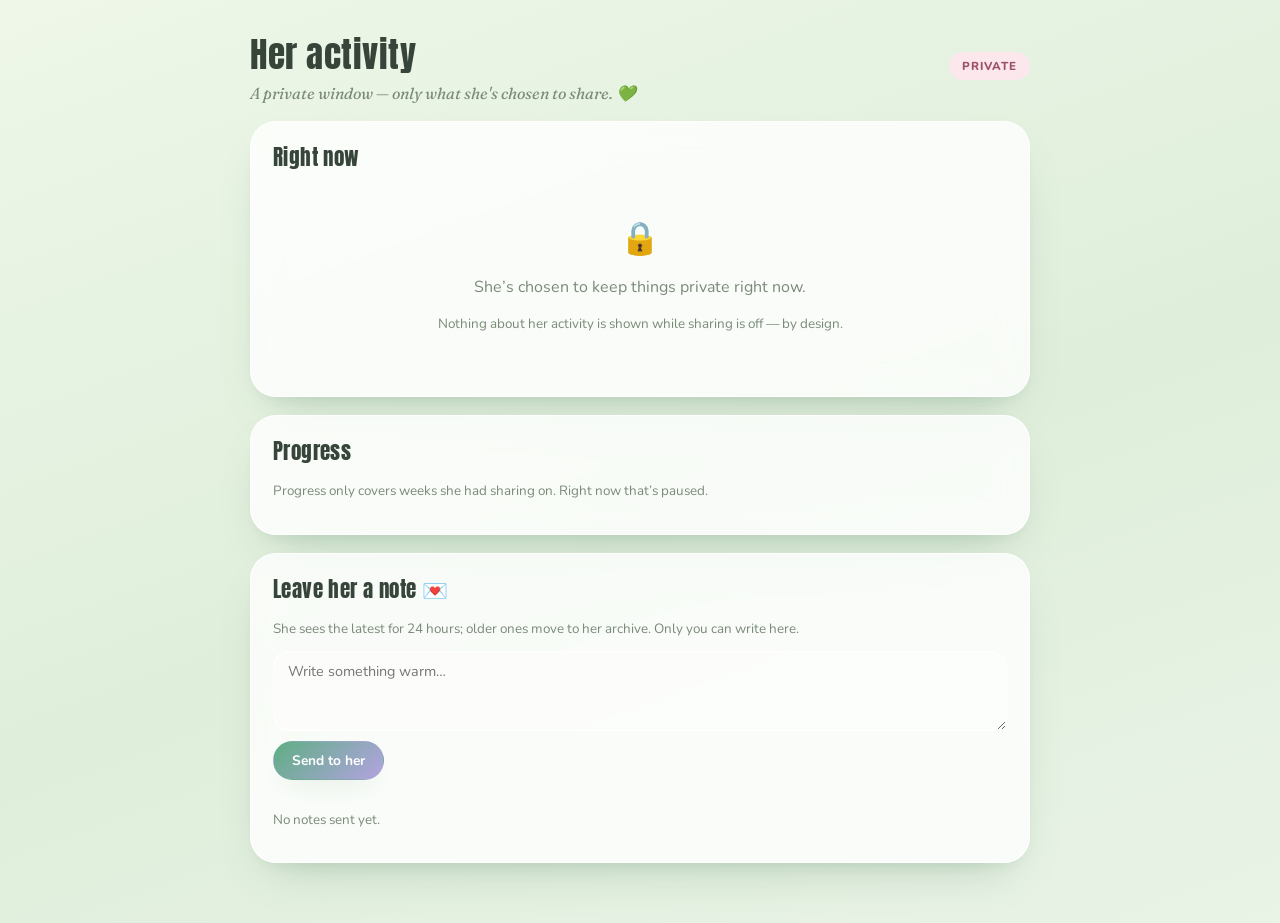
==== panel.html @ 5e658191 "Tala's Study Corner" ====
<!DOCTYPE html>
<html lang="en" data-theme="light">
<head>
  <meta charset="UTF-8" />
  <meta name="viewport" content="width=device-width, initial-scale=1.0" />
  <title>Private Panel · Tala's Study Corner</title>
  <meta name="robots" content="noindex, nofollow" />
  <link rel="preconnect" href="https://fonts.googleapis.com" />
  <link rel="preconnect" href="https://fonts.gstatic.com" crossorigin />
  <link href="https://fonts.googleapis.com/css2?family=Anton&family=Nunito:ital,wght@0,400;0,600;0,700;0,800;1,400&family=Fraunces:ital,opsz,wght@1,9..144,400&display=swap" rel="stylesheet" />
  <link rel="stylesheet" href="styles.css" />
  <style>
    html, body { height: auto; overflow: auto; }
    .panel-wrap { max-width: 860px; margin: 0 auto; padding: 28px clamp(16px,4vw,40px) 60px; }
    .panel-top { display: flex; align-items: center; justify-content: space-between; gap: 14px; margin-bottom: 18px; flex-wrap: wrap; }
    .panel-top h1 { font-family: var(--display); font-weight: 400; letter-spacing: 0.5px; font-size: clamp(1.6rem,4vw,2.2rem); margin: 0; }
    .panel-sub { color: var(--ink-soft); font-family: "Fraunces", serif; font-style: italic; margin: 2px 0 0; }
    .stack { display: flex; flex-direction: column; gap: 18px; }
    .panel-card { background: var(--card); backdrop-filter: blur(14px); border: 1px solid var(--card-brd);
      border-radius: var(--radius); box-shadow: var(--shadow); padding: 20px 22px; }
    .panel-card h2 { font-family: var(--display); font-weight: 400; letter-spacing: 0.4px; font-size: 1.3rem; margin: 0 0 14px; }
    .kv { display: flex; gap: 10px; align-items: baseline; padding: 7px 0; border-bottom: 1px solid var(--card-brd); }
    .kv:last-child { border-bottom: none; }
    .kv__k { width: 130px; flex: 0 0 auto; color: var(--ink-soft); font-size: 0.86rem; }
    .kv__v { font-weight: 700; }
    .dot-live { display: inline-block; width: 9px; height: 9px; border-radius: 50%; background: var(--accent); margin-right: 6px; }
    .dot-off  { display: inline-block; width: 9px; height: 9px; border-radius: 50%; background: var(--ink-soft); margin-right: 6px; opacity: .5; }
    .ro-list { list-style: none; margin: 0; padding: 0; display: flex; flex-direction: column; gap: 6px; }
    .ro-list li { padding: 8px 12px; border-radius: 12px; background: color-mix(in srgb,var(--card) 50%,transparent); border: 1px solid var(--card-brd); font-size: 0.9rem; }
    .ro-list li.done { color: var(--ink-soft); text-decoration: line-through; }
    .ro-pad { white-space: pre-wrap; font-size: 0.92rem; line-height: 1.55; padding: 12px; border-radius: 14px;
      background: color-mix(in srgb,var(--card) 50%,transparent); border: 1px solid var(--card-brd); min-height: 40px; }
    .wk-table { width: 100%; border-collapse: collapse; font-size: 0.88rem; }
    .wk-table th, .wk-table td { text-align: left; padding: 8px 10px; border-bottom: 1px solid var(--card-brd); }
    .wk-table th { color: var(--ink-soft); font-weight: 700; }
    .wk-gap td { color: var(--ink-soft); font-style: italic; }
    .private-note { text-align: center; padding: 30px 16px; color: var(--ink-soft); }
    .private-note .big { font-size: 2rem; }
    .muted2 { color: var(--ink-soft); font-size: 0.84rem; }
    .send-row { display: flex; flex-direction: column; gap: 10px; }
    .send-row textarea { width: 100%; min-height: 80px; border-radius: 16px; }
    .sent-note { display: flex; gap: 10px; align-items: flex-start; padding: 10px 12px; border-radius: 14px;
      background: color-mix(in srgb,var(--accent) 10%,var(--card)); border: 1px solid var(--card-brd); }
    .sent-note p { margin: 0 0 4px; flex: 1; }
    .sent-note time { font-size: 0.72rem; color: var(--ink-soft); }
    .gate { position: fixed; inset: 0; z-index: 90; display: grid; place-items: center; padding: 20px;
      background: linear-gradient(160deg,#eef7e8,#dfeedb); }
    .gate__box { background: var(--card); border: 1px solid var(--card-brd); border-radius: 24px; box-shadow: var(--shadow);
      padding: 28px; width: min(360px,100%); text-align: center; }
    .gate__box input { width: 100%; margin: 14px 0; text-align: center; }
    .badge-consent { font-size: 0.72rem; font-weight: 800; text-transform: uppercase; letter-spacing: .09em;
      padding: 6px 13px; border-radius: 999px; }
    .badge-yes { background: color-mix(in srgb,var(--accent) 24%,#fff); color: #2f6b48; }
    .badge-no  { background: color-mix(in srgb,var(--accent-2) 24%,#fff); color: #9c4f68; }
  </style>
</head>
<body>

  <div id="gate" class="gate" hidden>
    <div class="gate__box">
      <h2 style="font-family:var(--display);font-weight:400;margin:0;">Private panel 🔒</h2>
      <p class="muted2">Enter the passcode to continue.</p>
      <input id="gateInput" type="password" placeholder="Passcode" />
      <button id="gateBtn" class="btn btn--soft">Open</button>
      <p id="gateErr" class="muted2" style="color:var(--accent-2);" hidden>Not quite — try again.</p>
    </div>
  </div>

  <main class="panel-wrap" id="panelMain" hidden>
    <div class="panel-top">
      <div>
        <h1>Her activity</h1>
        <p class="panel-sub">A private window — only what she's chosen to share. 💚</p>
      </div>
      <span id="consentBadge" class="badge-consent badge-no">Private</span>
    </div>

    <div class="stack">

      <!-- §6 activity (consent-gated) -->
      <section class="panel-card" id="activityCard">
        <h2>Right now</h2>
        <div id="activityBody"></div>
      </section>

      <section class="panel-card" id="progressCard">
        <h2>Progress</h2>
        <div id="progressBody"></div>
      </section>

      <!-- §5 write a note to her -->
      <section class="panel-card">
        <h2>Leave her a note 💌</h2>
        <p class="muted2" style="margin-top:0;">She sees the latest for 24 hours; older ones move to her archive. Only you can write here.</p>
        <div class="send-row">
          <textarea id="noteInput" placeholder="Write something warm…"></textarea>
          <div><button id="noteSend" class="btn btn--soft">Send to her</button></div>
        </div>
        <div id="sentNotes" style="margin-top:16px; display:flex; flex-direction:column; gap:10px;"></div>
      </section>

    </div>
  </main>

  <script src="config.js"></script>
  <script src="js/store.js"></script>
  <script src="js/panel.js"></script>
</body>
</html>
---- styles.css ----
/* =====================================================================
   Tala's Study Corner — garden edition
   Main view is a calm garden (no scroll). Tools live in a slide-out drawer.
   ===================================================================== */

:root {
  --card: rgba(255, 255, 255, 0.78);
  --card-brd: rgba(255, 255, 255, 0.92);
  --ink: #36443a;
  --ink-soft: #7a8a78;
  --accent: #5fae84;       /* leaf green */
  --accent-2: #ef9ab1;     /* blossom pink */
  --accent-3: #b3a3e0;     /* wisteria */
  --shadow: 0 22px 48px -24px rgba(60, 110, 80, 0.34), 0 8px 20px -12px rgba(60, 110, 80, 0.16);
  --shadow-sm: 0 12px 26px -16px rgba(60, 110, 80, 0.30);
  --radius: 26px;
  --ring-track: rgba(90, 130, 100, 0.14);
  --display: "Anton", "Nunito", sans-serif;
  --scene: linear-gradient(160deg, #eef7e8 0%, #dfeedb 55%, #e9f3e6 100%);
  --grass: #bfe0a6;
  --grass-2: #a6d38c;
}
[data-theme="dark"] {
  --card: rgba(34, 44, 37, 0.66);
  --card-brd: rgba(255, 255, 255, 0.08);
  --ink: #e7f0e6;
  --ink-soft: #9fb09c;
  --accent: #7fc69b;
  --accent-2: #f0a5be;
  --accent-3: #c6b6ee;
  --shadow: 0 24px 52px -24px rgba(0, 0, 0, 0.6), 0 8px 22px -12px rgba(0, 0, 0, 0.4);
  --shadow-sm: 0 14px 30px -16px rgba(0, 0, 0, 0.55);
  --ring-track: rgba(255, 255, 255, 0.1);
  --grass: #2c4a32;
  --grass-2: #243d2a;
}

* { box-sizing: border-box; }
[hidden] { display: none !important; }
html, body { margin: 0; padding: 0; height: 100%; overflow: hidden; }
body {
  font-family: "Nunito", system-ui, -apple-system, sans-serif; color: var(--ink);
  background: var(--scene); transition: background 0.8s ease, color 0.4s ease;
  -webkit-font-smoothing: antialiased;
}

/* ===================== GARDEN SCENE ===================== */
.garden { position: relative; width: 100vw; height: 100vh; height: 100dvh; overflow: hidden; }

.sky { position: absolute; inset: 0; overflow: hidden; pointer-events: none; }
.ground { position: absolute; left: -5%; right: -5%; bottom: 0; height: 30%;
  background: linear-gradient(180deg, var(--grass) 0%, var(--grass-2) 100%);
  border-radius: 50% 50% 0 0 / 18% 18% 0 0; box-shadow: 0 -10px 30px -20px rgba(0,0,0,.2); }

.sun { position: absolute; top: 7%; left: 8%; width: 84px; height: 84px; border-radius: 50%;
  background: radial-gradient(circle at 40% 38%, #fbe48a, #f6c95e);
  box-shadow: 0 0 50px 12px rgba(246, 201, 94, 0.45); animation: sunPulse 7s ease-in-out infinite; }
[data-theme="dark"] .sun { background: radial-gradient(circle at 40% 38%, #fdf6e3, #e9e6c4); box-shadow: 0 0 40px 8px rgba(240,240,210,.3); top: 8%; left: 80%; }

.cloud { position: absolute; height: 34px; background: rgba(255,255,255,0.92); border-radius: 999px;
  filter: blur(0.3px); box-shadow: 0 8px 20px -10px rgba(120,140,120,.4); }
.cloud::before, .cloud::after { content: ""; position: absolute; background: inherit; border-radius: 50%; }
.cloud::before { width: 46px; height: 46px; top: -20px; left: 14px; }
.cloud::after { width: 32px; height: 32px; top: -14px; right: 18px; }
.cloud--1 { width: 110px; top: 14%; left: -16%; animation: drift 46s linear infinite; }
.cloud--2 { width: 80px; top: 9%; left: -16%; animation: drift 64s linear infinite; animation-delay: -20s; opacity: .85; }
.cloud--3 { width: 95px; top: 22%; left: -16%; animation: drift 54s linear infinite; animation-delay: -38s; opacity: .8; }
[data-theme="dark"] .cloud { background: rgba(220,225,235,0.18); }

.bird-amb { position: absolute; width: 16px; height: 8px; }
.bird-amb::before, .bird-amb::after { content: ""; position: absolute; top: 0; width: 9px; height: 9px;
  border-top: 2px solid var(--ink-soft); border-radius: 50%; }
.bird-amb::before { left: 0; transform: rotate(20deg); } .bird-amb::after { right: 0; transform: rotate(-20deg); }
.bird-amb--1 { top: 18%; left: -6%; animation: flyAcross 28s linear infinite; }
.bird-amb--2 { top: 26%; left: -6%; animation: flyAcross 38s linear infinite; animation-delay: -14s; transform: scale(.8); }

.leaf { position: absolute; top: -5%; width: 12px; height: 8px; background: var(--accent);
  border-radius: 0 80% 0 80%; opacity: .7; }
.leaf--1 { left: 30%; animation: fall 12s linear infinite; }
.leaf--2 { left: 58%; background: var(--accent-2); animation: fall 16s linear infinite; animation-delay: -6s; }
.leaf--3 { left: 74%; animation: fall 14s linear infinite; animation-delay: -10s; }

.tree { position: absolute; bottom: 16%; width: 70px; height: 150px; }
.tree::before { content: ""; position: absolute; bottom: 0; left: 50%; width: 12px; height: 64px; transform: translateX(-50%); background: #9c7b53; border-radius: 6px; }
.tree::after { content: ""; position: absolute; top: 0; left: 50%; width: 96px; height: 96px; transform: translateX(-50%);
  background: radial-gradient(circle at 40% 38%, var(--accent), color-mix(in srgb, var(--accent) 70%, #3b6d2f)); border-radius: 50%; box-shadow: var(--shadow-sm); }
.tree--left { left: 2%; bottom: 14%; transform: scale(1.1); }
.tree--right { right: 2%; bottom: 17%; transform: scale(.92); }

/* reduce ambient motion preference */
@media (prefers-reduced-motion: reduce) {
  .cloud, .bird-amb, .leaf, .sun { animation: none !important; }
}

/* ----- To-do signboard (left) ----- */
.signboard { position: absolute; left: clamp(12px, 5vw, 70px); bottom: 20%; z-index: 6;
  width: clamp(230px, 24vw, 300px); animation: rise 0.7s ease both; }
.signboard__board { background: var(--card); backdrop-filter: blur(12px); border: 1px solid var(--card-brd);
  border-radius: 22px; box-shadow: var(--shadow); padding: 16px 18px; border-bottom: 5px solid color-mix(in srgb, var(--accent) 50%, var(--card-brd)); }
.signboard__post { width: 12px; height: clamp(40px, 9vh, 90px); margin: 0 auto; background: #9c7b53;
  border-radius: 0 0 4px 4px; box-shadow: var(--shadow-sm); }
.signboard__head { display: flex; align-items: center; justify-content: space-between; margin-bottom: 10px; }
.signboard__head h2 { font-family: var(--display); font-weight: 400; letter-spacing: 0.4px; font-size: 1.3rem; margin: 0; }
.signboard__hint { margin: 8px 0 0; }
.todo-list { max-height: clamp(120px, 26vh, 240px); }

/* ----- Plant (center) ----- */
.plant-bed { position: absolute; left: 50%; bottom: 11%; transform: translateX(-50%); z-index: 5; text-align: center; animation: fadeIn 0.7s ease 0.1s both; }
.plant { display: inline-block; transform-origin: 50% 100%; }
.plant.is-grown { animation: growPop 0.7s cubic-bezier(.2,1.4,.3,1); }
.plant-svg { width: clamp(200px, 34vh, 360px); height: auto; display: block; overflow: visible; }
.pl-stem { fill: none; stroke: color-mix(in srgb, var(--accent) 65%, #2f6b3a); stroke-width: 7; stroke-linecap: round; }
.pl-leaf { fill: var(--accent); transition: all 0.5s ease; }
.pl-vein { stroke: color-mix(in srgb, #2f6b3a 55%, var(--accent)); stroke-width: 1.4; opacity: 0.5; }
.pl-bud { fill: color-mix(in srgb, var(--accent-2) 55%, var(--accent)); }
.pl-flower ellipse { fill: var(--accent-2); }
.pl-flower .pl-flower-core { fill: #f6d36a; }
.soil { width: clamp(150px, 22vh, 240px); height: 30px; margin: -10px auto 0; border-radius: 0 0 50% 50% / 0 0 100% 100%;
  background: linear-gradient(180deg, #b07b4f, #8a5e38); box-shadow: var(--shadow-sm); }
.plant-msg { margin: 10px auto 0; max-width: 240px; font-family: "Fraunces", serif; font-style: italic; color: var(--ink-soft); font-size: 0.92rem; }

/* ----- Basket (right) ----- */
.basket { position: absolute; right: clamp(14px, 6vw, 80px); bottom: 15%; z-index: 6;
  background: none; border: none; cursor: pointer; padding: 0; display: flex; flex-direction: column; align-items: center; gap: 8px;
  animation: rise 0.7s ease 0.2s both; transition: transform 0.25s; }
.basket:hover { transform: translateY(-4px) scale(1.04); }
/* woven handle (behind the rim) */
.basket::before { content: ""; position: absolute; top: -24px; left: 50%; transform: translateX(-50%);
  width: 60px; height: 36px; border: 8px solid #93611f; border-bottom: none; border-radius: 50% 50% 0 0; box-sizing: border-box; }
/* rim */
.basket__lid { position: relative; z-index: 2; width: 106px; height: 18px; border-radius: 7px; border: 1px solid #6e4715;
  background: #b07a32; background-image: repeating-linear-gradient(90deg, rgba(0,0,0,.22) 0 3px, rgba(255,255,255,.10) 3px 9px);
  box-shadow: 0 6px 12px -6px rgba(60,40,20,.5), inset 0 -3px 4px rgba(0,0,0,.25); }
/* woven body (trapezoid) */
.basket__body { position: relative; z-index: 1; width: 98px; height: 64px; margin-top: -3px; background: #9c6a30;
  clip-path: polygon(7% 0, 93% 0, 81% 100%, 19% 100%);
  background-image:
    repeating-linear-gradient(90deg, rgba(0,0,0,.18) 0 4px, transparent 4px 12px),
    repeating-linear-gradient(0deg, rgba(255,255,255,.12) 0 4px, transparent 4px 12px),
    linear-gradient(180deg, #a8722f, #835422);
  filter: drop-shadow(0 12px 14px rgba(60,40,20,.4)); }
.basket__label { font-weight: 800; font-size: 0.82rem; color: var(--ink); }
.basket__badge { position: absolute; top: -8px; right: -4px; z-index: 3; min-width: 22px; height: 22px; padding: 0 6px;
  background: var(--accent-2); color: #fff; border-radius: 999px; font-size: 0.74rem; font-weight: 800;
  display: grid; place-items: center; box-shadow: var(--shadow-sm); }
.basket.has-unread .basket__lid { animation: nudgeLid 1.6s ease-in-out infinite; }

/* ----- Signpost menu trigger (bottom-left) ----- */
.signpost { position: absolute; left: clamp(12px, 3vw, 34px); bottom: clamp(14px, 3vh, 34px); z-index: 7;
  background: none; border: none; cursor: pointer; padding: 0; display: flex; flex-direction: column; align-items: center;
  transition: transform 0.25s; }
.signpost:hover { transform: translateY(-3px) rotate(-2deg); }
.signpost__sign { background: linear-gradient(135deg, var(--accent), var(--accent-3)); color: #fff; font-weight: 800;
  text-transform: uppercase; letter-spacing: 0.12em; font-size: 0.74rem; padding: 9px 16px; border-radius: 10px; box-shadow: var(--shadow);
  position: relative; }
.signpost__sign::after { content: ""; position: absolute; left: -7px; top: 50%; transform: translateY(-50%);
  border: 7px solid transparent; border-right-color: var(--accent); }
.signpost__pole { width: 10px; height: clamp(26px, 5vh, 46px); background: #9c7b53; border-radius: 0 0 3px 3px; }

/* ----- New-note banner ----- */
.note-banner { position: absolute; top: 18px; left: 50%; transform: translateX(-50%) translateY(-16px); z-index: 30;
  display: flex; align-items: center; gap: 12px; background: var(--card); backdrop-filter: blur(14px);
  border: 1px solid var(--card-brd); border-radius: 999px; box-shadow: var(--shadow); padding: 8px 8px 8px 18px;
  font-weight: 700; font-size: 0.9rem; opacity: 0; transition: opacity 0.35s, transform 0.35s; }
.note-banner.is-in { opacity: 1; transform: translateX(-50%) translateY(0); }

/* ----- Delivery bird ----- */
.delivery-bird { position: absolute; left: -14%; top: 18%; z-index: 25; font-size: clamp(2.8rem, 6vw, 4.2rem);
  pointer-events: none; filter: drop-shadow(0 10px 12px rgba(0,0,0,.18)); }
.delivery-bird__body { display: inline-block; }
.delivery-bird__note { position: absolute; bottom: -2px; right: -12px; font-size: 0.48em; }
.delivery-bird.is-flying { animation: deliver 3.4s cubic-bezier(.4,0,.5,1) forwards; }
.delivery-bird.is-flying .delivery-bird__body { animation: flap 0.4s ease-in-out infinite; }

/* ===================== DRAWER ===================== */
.drawer { position: fixed; inset: 0; z-index: 60; }
.drawer__scrim { position: absolute; inset: 0; background: rgba(30, 45, 35, 0.4); backdrop-filter: blur(2px); opacity: 0; transition: opacity 0.36s; }
.drawer.is-open .drawer__scrim { opacity: 1; }
.drawer__panel { position: absolute; top: 0; right: 0; height: 100%; width: min(430px, 94vw);
  background: color-mix(in srgb, var(--card) 96%, transparent); backdrop-filter: blur(20px);
  border-left: 1px solid var(--card-brd); box-shadow: var(--shadow); display: flex; flex-direction: column;
  transform: translateX(100%); transition: transform 0.38s cubic-bezier(.2,.8,.2,1); }
.drawer.is-open .drawer__panel { transform: none; }
.drawer__head { display: flex; align-items: flex-start; justify-content: space-between; gap: 12px;
  padding: 20px 22px 14px; border-bottom: 1px solid var(--card-brd); }
.drawer__greet { min-width: 0; }
.greeting { font-family: var(--display); font-weight: 400; letter-spacing: 0.4px; font-size: 1.7rem; margin: 0; line-height: 1; }
.quote { margin: 6px 0 0; color: var(--ink-soft); font-family: "Fraunces", serif; font-style: italic; font-size: 0.92rem;
  transition: opacity 0.5s, transform 0.5s; }
.quote.is-fading { opacity: 0; transform: translateY(4px); }
.drawer__list { flex: 1 1 auto; min-height: 0; overflow-y: auto; padding: 12px; display: flex; flex-direction: column; gap: 8px; }

.tool { border: 1px solid var(--card-brd); border-radius: 18px; background: var(--card); box-shadow: var(--shadow-sm); overflow: hidden; }
.tool__head { width: 100%; display: flex; align-items: center; gap: 8px; background: none; border: none; cursor: pointer;
  font-family: inherit; font-weight: 800; font-size: 0.98rem; color: var(--ink); padding: 14px 16px; text-align: left; transition: background 0.2s; }
.tool__head > span:first-child { flex: 1; }
.tool__head:hover { background: color-mix(in srgb, var(--accent) 8%, transparent); }
.chev { width: 8px; height: 8px; border-right: 2px solid var(--ink-soft); border-bottom: 2px solid var(--ink-soft);
  transform: rotate(45deg); transition: transform 0.3s; flex: 0 0 auto; }
.tool.is-open .chev { transform: rotate(225deg); }
.tool__body { max-height: 0; overflow: hidden; transition: max-height 0.4s ease; padding: 0 16px; }
.tool.is-open .tool__body { max-height: 1400px; padding: 4px 16px 18px; }
.row-between { display: flex; align-items: center; justify-content: space-between; gap: 10px; }

/* ===================== SHARED COMPONENTS ===================== */
.pill { font-size: 0.66rem; font-weight: 800; padding: 3px 11px; border-radius: 999px; text-transform: uppercase; letter-spacing: 0.09em;
  background: color-mix(in srgb, var(--accent) 22%, transparent); color: var(--ink); }
.pill--muted { background: var(--ring-track); color: var(--ink-soft); }

.btn { font-family: inherit; font-weight: 700; font-size: 0.86rem; border-radius: 999px; padding: 9px 18px; cursor: pointer;
  border: 1px solid transparent; transition: transform 0.18s, background 0.2s, box-shadow 0.2s, filter 0.2s; }
.btn:active { transform: scale(0.94); }
.btn--soft { background: linear-gradient(135deg, var(--accent), var(--accent-3)); color: #fff; box-shadow: var(--shadow-sm); }
.btn--soft:hover { transform: translateY(-2px); filter: brightness(1.05); box-shadow: var(--shadow); }
.btn--ghost { background: transparent; border-color: var(--card-brd); color: var(--ink-soft); }
.btn--ghost:hover { color: var(--ink); border-color: var(--accent); transform: translateY(-1px); }
.btn--icon { padding: 8px 13px; font-size: 1.05rem; line-height: 1; }
.btn--tiny { padding: 6px 14px; font-size: 0.78rem; }
.link-btn { background: none; border: none; color: var(--accent); cursor: pointer; font-family: inherit; font-size: 0.78rem; font-weight: 700; padding: 0; }
.link-btn:hover { text-decoration: underline; }

.icon-btn { width: 44px; height: 44px; border-radius: 50%; border: 1px solid var(--card-brd); background: var(--card); cursor: pointer;
  font-size: 1.05rem; box-shadow: var(--shadow-sm); display: grid; place-items: center; transition: transform 0.25s, box-shadow 0.25s; flex: 0 0 auto; }
.icon-btn:hover { transform: translateY(-2px) rotate(-6deg); box-shadow: var(--shadow); }
.icon-btn__moon { display: none; }
[data-theme="dark"] .icon-btn__sun { display: none; }
[data-theme="dark"] .icon-btn__moon { display: inline; }

input[type=text], input[type=date], input[type=number], textarea, select {
  font-family: inherit; font-size: 0.9rem; color: var(--ink); background: color-mix(in srgb, var(--card) 60%, transparent);
  border: 1px solid var(--card-brd); border-radius: 999px; padding: 9px 14px; outline: none; transition: border-color 0.2s, box-shadow 0.2s; }
textarea { border-radius: 18px; }
input:focus, textarea:focus, select:focus { border-color: var(--accent); box-shadow: 0 0 0 3px color-mix(in srgb, var(--accent) 20%, transparent); }
.inline-form { display: flex; gap: 8px; margin-bottom: 10px; }
.inline-form input { flex: 1; }

.muted { color: var(--ink-soft); } .small { font-size: 0.8rem; } .tiny { font-size: 0.72rem; line-height: 1.5; }

/* to-do + wins lists */
.todo-list, .wins-list { list-style: none; margin: 0; padding: 0 2px 0 0; display: flex; flex-direction: column; gap: 6px; overflow-y: auto; }
.todo, .win { display: flex; align-items: center; gap: 10px; padding: 8px 10px; border-radius: 12px;
  background: color-mix(in srgb, var(--card) 50%, transparent); border: 1px solid var(--card-brd); animation: popIn 0.3s ease; transition: opacity 0.25s, transform 0.25s; }
.todo.is-leaving, .win.is-leaving { opacity: 0; transform: translateX(24px) scale(0.96); }
.check { width: 20px; height: 20px; border-radius: 7px; border: 2px solid var(--accent); background: transparent; cursor: pointer; flex: 0 0 auto; transition: background 0.25s, transform 0.2s; position: relative; }
.check:hover { transform: scale(1.12); }
.todo.is-done .check { background: var(--accent); }
.todo.is-done .check::after { content: "✓"; color: #fff; font-size: 0.72rem; position: absolute; inset: 0; display: grid; place-items: center; animation: checkPop 0.35s cubic-bezier(.2,1.4,.4,1); }
.todo__text { flex: 1; font-size: 0.9rem; transition: color 0.3s; position: relative; }
.todo__text::after { content: ""; position: absolute; left: 0; top: 50%; height: 2px; width: 0; background: var(--ink-soft); transition: width 0.35s ease; }
.todo.is-done .todo__text { color: var(--ink-soft); }
.todo.is-done .todo__text::after { width: 100%; }
.win__star { background: none; border: none; cursor: pointer; font-size: 1.05rem; color: var(--accent); flex: 0 0 auto; line-height: 1; transition: transform 0.2s; }
.win__star:hover { transform: scale(1.25) rotate(8deg); }
.win.is-pinned { background: color-mix(in srgb, var(--accent) 12%, var(--card)); border-color: color-mix(in srgb, var(--accent) 40%, var(--card-brd)); }
.win__text { flex: 1; font-size: 0.88rem; }
.x { background: none; border: none; color: var(--ink-soft); cursor: pointer; font-size: 0.82rem; opacity: 0.45; transition: opacity 0.2s, color 0.2s, transform 0.2s; }
.todo:hover .x, .win:hover .x { opacity: 1; }
.x:hover { color: var(--accent); transform: scale(1.2); }

/* pomodoro */
.intention { width: 100%; text-align: center; font-size: 0.86rem; margin-bottom: 10px; }
.ring-wrap { position: relative; width: clamp(150px, 30vw, 190px); aspect-ratio: 1; margin: 6px auto 12px; }
.ring { width: 100%; height: 100%; transform: rotate(-90deg); }
.ring__track { fill: none; stroke: var(--ring-track); stroke-width: 13; }
.ring__fill { fill: none; stroke: var(--accent); stroke-width: 13; stroke-linecap: round; transition: stroke-dashoffset 0.95s linear, stroke 0.5s; }
body.is-break .ring__fill { stroke: var(--accent-2); }
.ring__center { position: absolute; inset: 0; display: flex; flex-direction: column; align-items: center; justify-content: center; }
.ring__time { font-size: 2.2rem; font-weight: 800; letter-spacing: -1px; font-variant-numeric: tabular-nums; }
.ring__round { font-size: 0.78rem; color: var(--ink-soft); margin-top: 2px; }
.pomo-controls { display: flex; gap: 8px; justify-content: center; margin-bottom: 10px; }
.pomo-len { display: flex; gap: 12px; justify-content: center; font-size: 0.78rem; color: var(--ink-soft); margin-bottom: 10px; }
.pomo-len label { display: flex; align-items: center; gap: 6px; }
.pomo-len input { width: 54px; text-align: center; padding: 5px; }
.stat-row { display: flex; justify-content: space-around; text-align: center; gap: 8px; padding-top: 12px; border-top: 1px solid var(--card-brd); }
.stat__num { font-size: 1.5rem; font-weight: 800; color: var(--accent); letter-spacing: -1px; }
.stat__lbl { font-size: 0.72rem; color: var(--ink-soft); margin-top: 2px; }
.reflect { margin-top: 14px; padding: 16px; border-radius: 16px; text-align: center; background: color-mix(in srgb, var(--accent) 12%, var(--card)); border: 1px solid var(--card-brd);
  opacity: 0; transform: scale(0.97); transition: opacity 0.32s, transform 0.32s; }
.reflect.is-in { opacity: 1; transform: none; }
.reflect__q { font-size: 1.05rem; font-weight: 800; margin: 0 0 4px; }
.reflect__intent { font-family: "Fraunces", serif; font-style: italic; color: var(--ink-soft); margin: 0 0 10px; font-size: 0.86rem; }
.reflect__opts { display: flex; gap: 8px; flex-wrap: wrap; justify-content: center; margin-bottom: 8px; }
.reflect__opt { font-family: inherit; font-weight: 700; font-size: 0.88rem; cursor: pointer; padding: 8px 14px; border-radius: 999px; border: 1px solid var(--card-brd); background: var(--card); color: var(--ink); transition: transform 0.18s, background 0.2s; }
.reflect__opt:hover { transform: translateY(-2px) scale(1.04); background: color-mix(in srgb, var(--accent) 16%, var(--card)); }

.pad-head { display: flex; justify-content: flex-end; margin-bottom: 6px; }
.pad { width: 100%; min-height: 140px; resize: vertical; line-height: 1.55; }

.streak-stats { display: flex; gap: 10px; margin-bottom: 12px; }
.streak-stat { flex: 1; text-align: center; padding: 9px 4px; border-radius: 16px; background: color-mix(in srgb, var(--accent) 8%, var(--card)); border: 1px solid var(--card-brd); box-shadow: var(--shadow-sm); }
.streak-stat__num { display: block; font-size: 1.5rem; font-weight: 800; color: var(--accent); letter-spacing: -1px; }
.streak-stat__lbl { font-size: 0.72rem; color: var(--ink-soft); }
.streak-grid { display: grid; grid-template-columns: repeat(18, 1fr); gap: 4px; margin-bottom: 8px; }
.streak-dot { aspect-ratio: 1; border-radius: 4px; background: var(--ring-track); animation: dotPop 0.4s backwards; transition: transform 0.2s; }
.streak-dot:hover { transform: scale(1.35); }
.streak-dot.is-on { background: linear-gradient(135deg, var(--accent), var(--accent-2)); }

.recap { margin-bottom: 12px; padding: 12px 14px; border-radius: 18px; background: color-mix(in srgb, var(--accent-2) 14%, var(--card)); border: 1px solid var(--card-brd); box-shadow: var(--shadow-sm); font-family: "Fraunces", serif; font-style: italic; font-size: 0.92rem; line-height: 1.45; }
.chart { display: flex; align-items: flex-end; gap: 10px; height: 130px; padding: 8px 4px; }
.chart-col { flex: 1; display: flex; flex-direction: column; align-items: center; height: 100%; justify-content: flex-end; gap: 6px; }
.chart-bar { width: 100%; max-width: 44px; border-radius: 8px 8px 4px 4px; background: linear-gradient(180deg, var(--accent), var(--accent-3)); transition: height 0.9s cubic-bezier(.2,.8,.2,1), filter 0.2s; min-height: 4px; }
.chart-bar:hover { filter: brightness(1.08); }
.chart-col small { font-size: 0.68rem; color: var(--ink-soft); }
.trend { margin: 8px 0 0; font-family: "Fraunces", serif; font-style: italic; color: var(--ink-soft); font-size: 0.85rem; }

.countdown { text-align: center; margin-bottom: 12px; }
.countdown__num { font-size: 2.6rem; font-weight: 800; letter-spacing: -2px; line-height: 1; color: var(--accent); }
.countdown__num small { display: block; font-size: 0.78rem; font-weight: 600; color: var(--ink-soft); letter-spacing: 0; }
.countdown__label { margin: 8px 0; font-weight: 700; }
.cd-form { display: flex; flex-direction: column; gap: 8px; }

.mood-opts { display: flex; justify-content: space-between; gap: 4px; margin-top: 6px; }
.mood-opt { background: none; border: 1px solid transparent; border-radius: 14px; cursor: pointer; font-size: 1.7rem; padding: 6px; line-height: 1; transition: transform 0.18s, background 0.2s; }
.mood-opt:hover { transform: scale(1.25) translateY(-2px); background: color-mix(in srgb, var(--accent) 14%, transparent); }

.anchor { display: flex; align-items: center; gap: 9px; width: 100%; background: color-mix(in srgb, var(--accent-3) 12%, var(--card));
  border: 1px solid var(--card-brd); border-radius: 14px; padding: 10px 14px; cursor: text; font: inherit; color: var(--ink); transition: background 0.25s; }
.anchor:hover { background: color-mix(in srgb, var(--accent-3) 18%, var(--card)); }
.anchor__label { font-family: "Fraunces", serif; font-style: italic; font-size: 0.92rem; }
.anchor.is-empty .anchor__label { color: var(--ink-soft); }
.anchor__input { flex: 1; font-family: "Fraunces", serif; font-style: italic; font-size: 0.92rem; border: none; background: transparent; padding: 2px 0; }
.anchor__input:focus { box-shadow: none; }

/* consent + modal */
.consent { position: fixed; top: 0; left: 0; right: 0; z-index: 50; background: var(--card); backdrop-filter: blur(16px); border-bottom: 1px solid var(--card-brd); box-shadow: var(--shadow); animation: slideDown 0.5s ease; }
.consent__inner { max-width: 1100px; margin: 0 auto; padding: 12px clamp(14px, 4vw, 40px); display: flex; flex-wrap: wrap; align-items: center; gap: 8px 18px; }
.consent__text { margin: 0; flex: 1 1 320px; font-size: 0.92rem; } .consent__text em { color: var(--accent); font-style: normal; font-weight: 700; }
.consent__actions { display: flex; gap: 8px; }
.consent__state { width: 100%; margin: 2px 0 0; font-size: 0.76rem; color: var(--ink-soft); }
.consent.is-out { animation: slideUp 0.38s ease forwards; }

.modal { position: fixed; inset: 0; z-index: 70; background: rgba(30, 45, 35, 0.42); backdrop-filter: blur(4px); display: grid; place-items: center; padding: 20px; animation: fadeIn 0.3s; }
.modal__box { background: var(--card); backdrop-filter: blur(20px); border: 1px solid var(--card-brd); border-radius: 22px; box-shadow: var(--shadow); width: min(520px, 100%); max-height: 82vh; overflow: hidden; display: flex; flex-direction: column; animation: popIn 0.3s ease; }
.modal__head { display: flex; justify-content: space-between; align-items: center; padding: 16px 20px; border-bottom: 1px solid var(--card-brd); }
.modal__head h3 { margin: 0; font-family: var(--display); font-weight: 400; letter-spacing: 0.4px; font-size: 1.3rem; }
.basket-modal-body { padding: 18px 20px; overflow-y: auto; }
.basket-current { display: flex; flex-direction: column; gap: 10px; margin-bottom: 18px; }
.basket-note { padding: 14px 16px; border-radius: 16px; background: color-mix(in srgb, var(--accent-2) 14%, var(--card)); border: 1px solid var(--card-brd); box-shadow: var(--shadow-sm); }
.basket-note p { margin: 0 0 6px; font-family: "Fraunces", serif; font-size: 1.05rem; line-height: 1.5; }
.basket-note time { font-size: 0.74rem; color: var(--ink-soft); }
.basket-arch-title { margin: 0 0 10px; font-size: 0.92rem; color: var(--ink-soft); }
.archive-list { display: flex; flex-direction: column; gap: 10px; }
.archive-item { padding: 12px 14px; border-radius: 14px; background: color-mix(in srgb, var(--accent) 8%, transparent); border: 1px solid var(--card-brd); }
.archive-item p { margin: 0 0 6px; } .archive-item time { font-size: 0.74rem; color: var(--ink-soft); }
.from-empty { color: var(--ink-soft); font-size: 0.88rem; margin: 0; }

/* breathing + nudge + toast + confetti */
.breathe { position: fixed; inset: 0; z-index: 80; display: flex; flex-direction: column; align-items: center; justify-content: center; gap: 40px; background: color-mix(in srgb, var(--ink) 55%, transparent); backdrop-filter: blur(10px); opacity: 0; transition: opacity 0.4s; }
.breathe.is-in { opacity: 1; }
.breathe__circle { width: 150px; height: 150px; border-radius: 50%; background: radial-gradient(circle at 35% 30%, var(--accent-3), var(--accent)); display: grid; place-items: center; color: #fff; font-weight: 800; font-size: 1.05rem; text-align: center; box-shadow: 0 0 60px -10px var(--accent); animation: breatheCycle 8s ease-in-out infinite; }
.breathe__close { background: rgba(255,255,255,0.16); color: #fff; border-color: rgba(255,255,255,0.3); }
.breathe__close:hover { background: rgba(255,255,255,0.26); color: #fff; }
.nudge { position: fixed; bottom: 24px; left: 50%; transform: translateX(-50%) translateY(20px); z-index: 72; display: flex; align-items: center; gap: 12px;
  background: var(--card); backdrop-filter: blur(16px); border: 1px solid var(--card-brd); border-radius: 999px; box-shadow: var(--shadow); padding: 12px 14px 12px 18px; font-weight: 700; font-size: 0.9rem; opacity: 0; transition: opacity 0.35s, transform 0.35s; }
.nudge.is-in { opacity: 1; transform: translateX(-50%) translateY(0); }
.nudge__x { background: none; border: none; color: var(--ink-soft); cursor: pointer; font-size: 0.85rem; opacity: 0.6; transition: opacity 0.2s, transform 0.2s; }
.nudge__x:hover { opacity: 1; transform: scale(1.2); color: var(--accent); }
.toast { position: fixed; bottom: 24px; left: 50%; transform: translateX(-50%) translateY(20px); background: var(--ink); color: #fff; padding: 12px 22px; border-radius: 999px; box-shadow: var(--shadow); font-weight: 700; font-size: 0.9rem; opacity: 0; transition: opacity 0.35s, transform 0.35s; z-index: 75; }
[data-theme="dark"] .toast { background: var(--accent); }
.toast.is-in { opacity: 1; transform: translateX(-50%) translateY(0); }
.confetti { position: fixed; top: 40%; width: 10px; height: 10px; border-radius: 2px; z-index: 85; pointer-events: none; animation: confettiFall 1.6s ease-in forwards; }

/* ===================== KEYFRAMES ===================== */
@keyframes drift { from { transform: translateX(0); } to { transform: translateX(135vw); } }
@keyframes flyAcross { from { transform: translateX(0) translateY(0); } 50% { transform: translateX(55vw) translateY(-18px); } to { transform: translateX(112vw) translateY(0); } }
@keyframes fall { 0% { transform: translateY(0) rotate(0); opacity: 0; } 10% { opacity: .7; } 100% { transform: translateY(105vh) rotate(360deg); opacity: 0; } }
@keyframes sunPulse { 0%, 100% { box-shadow: 0 0 50px 12px rgba(246,201,94,.45); } 50% { box-shadow: 0 0 64px 18px rgba(246,201,94,.6); } }
@keyframes deliver {
  0% { left: -14%; top: 18%; opacity: 0; transform: scale(.85) rotate(6deg); }
  10% { opacity: 1; } 45% { top: 9%; } 70% { top: 22%; } 88% { opacity: 1; }
  100% { left: calc(100% - clamp(70px, 10vw, 150px)); top: 64%; opacity: 0; transform: scale(.55) rotate(16deg); }
}
@keyframes flap { 0%, 100% { transform: translateY(0) rotate(-5deg); } 50% { transform: translateY(-7px) rotate(5deg); } }
@keyframes nudgeLid { 0%, 100% { transform: translateY(0) rotate(0); } 50% { transform: translateY(-3px) rotate(-3deg); } }
@keyframes rise { from { opacity: 0; transform: translateY(20px); } to { opacity: 1; } }
@keyframes growPop { 0% { transform: scale(1); } 40% { transform: scale(1.12); } 100% { transform: scale(1); } }
@keyframes slideDown { from { transform: translateY(-100%); opacity: 0; } to { transform: none; opacity: 1; } }
@keyframes slideUp { to { transform: translateY(-100%); opacity: 0; } }
@keyframes popIn { from { transform: scale(0.92); opacity: 0; } to { transform: none; opacity: 1; } }
@keyframes checkPop { from { transform: scale(0); } to { transform: scale(1); } }
@keyframes dotPop { from { transform: scale(0); opacity: 0; } to { transform: none; opacity: 1; } }
@keyframes fadeIn { from { opacity: 0; } to { opacity: 1; } }
@keyframes floaty { 0%, 100% { transform: translateY(0); } 50% { transform: translateY(-4px); } }
@keyframes confettiFall { to { transform: translateY(55vh) rotate(540deg); opacity: 0; } }
@keyframes breatheCycle { 0%, 100% { transform: scale(0.72); } 50% { transform: scale(1.12); } }

@media (prefers-reduced-motion: reduce) {
  *, *::before, *::after { animation-duration: 0.001ms !important; transition-duration: 0.05ms !important; }
}

/* narrow screens: keep no-scroll, tuck the signboard/basket smaller */
@media (max-width: 720px) {
  .signboard { width: clamp(180px, 54vw, 230px); left: 10px; bottom: 26%; }
  .basket { right: 12px; bottom: 22%; transform: scale(.9); }
  .tree, .sun { opacity: .8; }
}
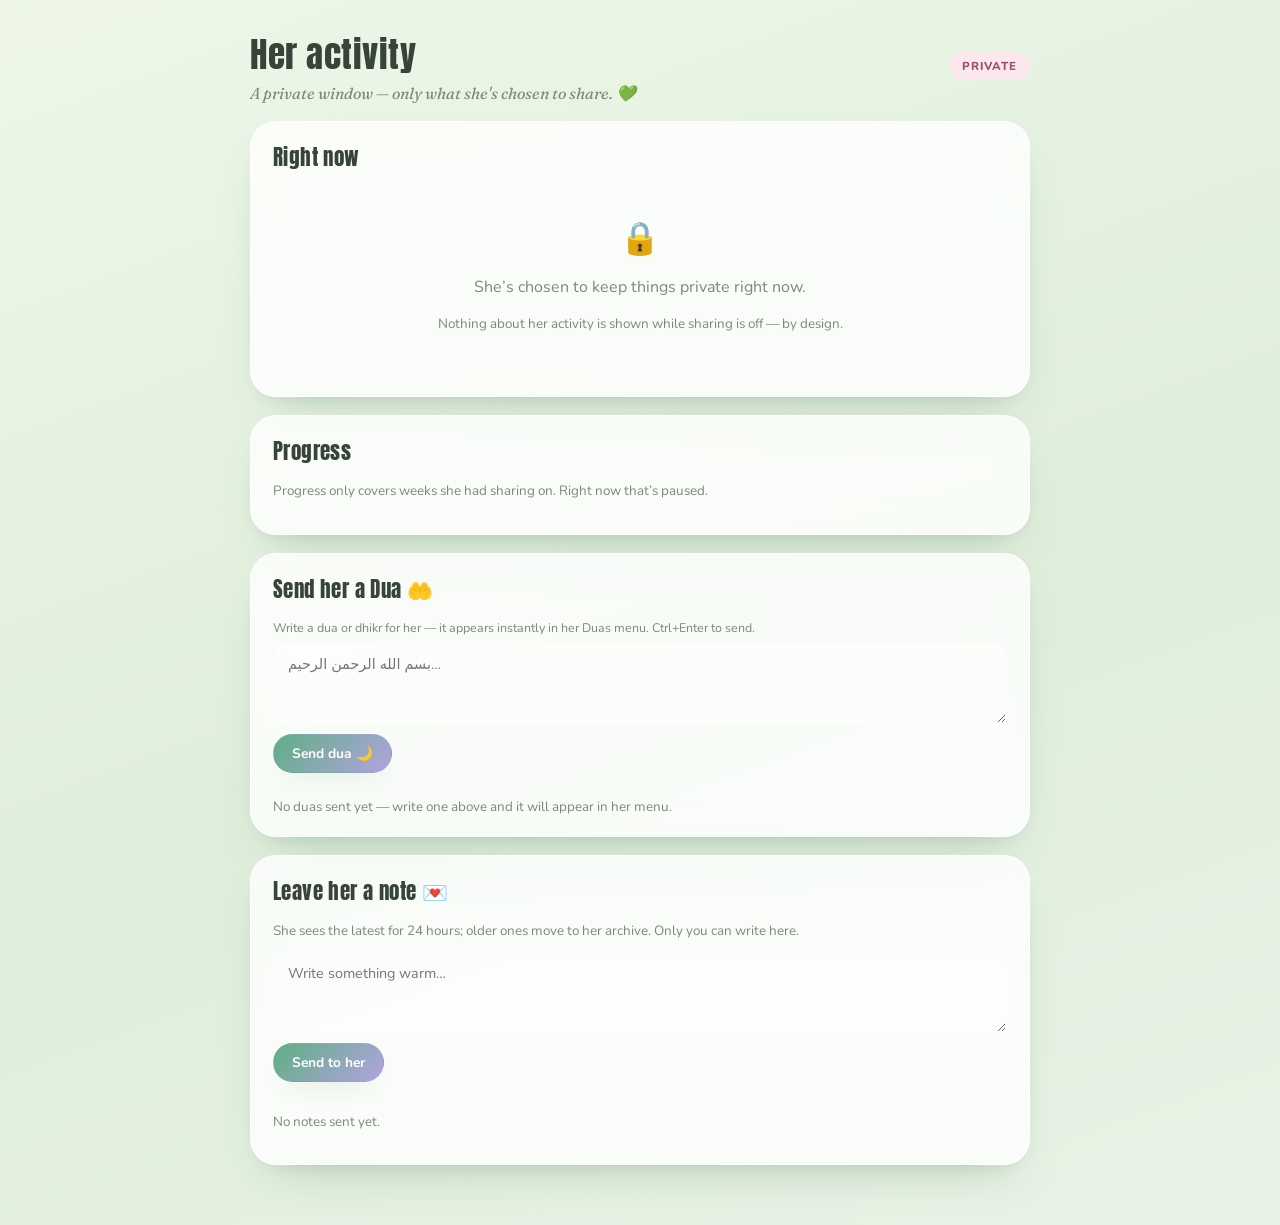
==== commit 6c234bd0: "Sync flower, add Duas section, auto-remove done tasks after 12h" ====
--- a/panel.html
+++ b/panel.html
@@ -52,6 +52,16 @@
       padding: 6px 13px; border-radius: 999px; }
     .badge-yes { background: color-mix(in srgb,var(--accent) 24%,#fff); color: #2f6b48; }
     .badge-no  { background: color-mix(in srgb,var(--accent-2) 24%,#fff); color: #9c4f68; }
+    .plant-preview { text-align: center; padding: 6px 0 4px; }
+    .plant-preview .plant-svg { width: 120px; height: auto; margin: 0 auto; display: block; overflow: visible; }
+    .plant-preview .pot--mini { width: 90px; height: 38px; margin: -8px auto 0; }
+    .plant-preview .pot--mini .pot__rim { height: 10px; }
+    .plant-preview .pot--mini .pot__soil { top: 3px; height: 7px; }
+    .plant-preview .pot--mini .pot__body { top: 7px; }
+    .plant-preview__msg { margin: 8px 0 0; font-family: "Fraunces", serif; font-style: italic; color: var(--ink-soft); font-size: 0.86rem; }
+    .dua-input-row { display: flex; flex-direction: column; gap: 10px; }
+    .dua-input-row textarea { width: 100%; min-height: 80px; border-radius: 16px; direction: auto; }
+    .dua-hint { font-size: 0.78rem; color: var(--ink-soft); margin: 0 0 8px; }
   </style>
 </head>
 <body>
@@ -88,6 +98,17 @@
         <div id="progressBody"></div>
       </section>
 
+      <!-- §7 send a dua to her -->
+      <section class="panel-card">
+        <h2>Send her a Dua 🤲</h2>
+        <p class="muted2 dua-hint" style="margin-top:0;">Write a dua or dhikr for her — it appears instantly in her Duas menu. Ctrl+Enter to send.</p>
+        <div class="dua-input-row">
+          <textarea id="duaInput" placeholder="بسم الله الرحمن الرحيم…"></textarea>
+          <div><button id="duaSendBtn" class="btn btn--soft">Send dua 🌙</button></div>
+        </div>
+        <div id="duaSentList" style="margin-top:14px; display:flex; flex-direction:column; gap:10px;"></div>
+      </section>
+
       <!-- §5 write a note to her -->
       <section class="panel-card">
         <h2>Leave her a note 💌</h2>
--- a/styles.css
+++ b/styles.css
@@ -52,9 +52,13 @@
   background: linear-gradient(180deg, var(--grass) 0%, var(--grass-2) 100%);
   border-radius: 50% 50% 0 0 / 18% 18% 0 0; box-shadow: 0 -10px 30px -20px rgba(0,0,0,.2); }
 
-.sun { position: absolute; top: 7%; left: 8%; width: 84px; height: 84px; border-radius: 50%;
-  background: radial-gradient(circle at 40% 38%, #fbe48a, #f6c95e);
-  box-shadow: 0 0 50px 12px rgba(246, 201, 94, 0.45); animation: sunPulse 7s ease-in-out infinite; }
+.sun { position: absolute; top: 7%; left: 8%; width: 84px; height: 84px; border-radius: 50%; border: none; padding: 0;
+  background: radial-gradient(circle at 40% 38%, #fbe48a, #f6c95e); cursor: pointer; pointer-events: auto;
+  box-shadow: 0 0 50px 12px rgba(246, 201, 94, 0.45); animation: sunPulse 7s ease-in-out infinite;
+  transition: transform 0.25s ease, box-shadow 0.4s ease; }
+.sun:hover { transform: scale(1.06); }
+.sun:active { transform: scale(0.94); }
+.sun:focus-visible { outline: 3px solid color-mix(in srgb, var(--accent) 50%, white); outline-offset: 4px; }
 [data-theme="dark"] .sun { background: radial-gradient(circle at 40% 38%, #fdf6e3, #e9e6c4); box-shadow: 0 0 40px 8px rgba(240,240,210,.3); top: 8%; left: 80%; }
 
 .cloud { position: absolute; height: 34px; background: rgba(255,255,255,0.92); border-radius: 999px;
@@ -106,7 +110,7 @@
 
 /* ----- Plant (center) ----- */
 .plant-bed { position: absolute; left: 50%; bottom: 11%; transform: translateX(-50%); z-index: 5; text-align: center; animation: fadeIn 0.7s ease 0.1s both; }
-.plant { display: inline-block; transform-origin: 50% 100%; }
+.plant { display: inline-block; transform-origin: 50% 100%; position: relative; z-index: 2; }
 .plant.is-grown { animation: growPop 0.7s cubic-bezier(.2,1.4,.3,1); }
 .plant-svg { width: clamp(200px, 34vh, 360px); height: auto; display: block; overflow: visible; }
 .pl-stem { fill: none; stroke: color-mix(in srgb, var(--accent) 65%, #2f6b3a); stroke-width: 7; stroke-linecap: round; }
@@ -115,8 +119,20 @@
 .pl-bud { fill: color-mix(in srgb, var(--accent-2) 55%, var(--accent)); }
 .pl-flower ellipse { fill: var(--accent-2); }
 .pl-flower .pl-flower-core { fill: #f6d36a; }
-.soil { width: clamp(150px, 22vh, 240px); height: 30px; margin: -10px auto 0; border-radius: 0 0 50% 50% / 0 0 100% 100%;
-  background: linear-gradient(180deg, #b07b4f, #8a5e38); box-shadow: var(--shadow-sm); }
+
+/* ----- Plant pot (replaces the old soil mound) ----- */
+.pot { width: clamp(160px, 24vh, 250px); height: clamp(64px, 10vh, 92px); margin: -38px auto 0;
+  position: relative; z-index: 1; }
+.pot__soil { position: absolute; left: 16%; right: 16%; top: 6px; height: 16px; border-radius: 50%;
+  background: radial-gradient(ellipse at 50% 35%, #5c4029, #3a2a18); z-index: 2; }
+.pot__rim { position: absolute; left: 0; right: 0; top: 0; height: 24px; border-radius: 10px;
+  background: linear-gradient(180deg, #d99a62, #b8794a); box-shadow: var(--shadow-sm); z-index: 1; }
+.pot__body { position: absolute; left: 9%; right: 9%; top: 16px; bottom: 0;
+  background: linear-gradient(180deg, #c98a52, #9c6a3c);
+  clip-path: polygon(4% 0%, 96% 0%, 86% 100%, 14% 100%);
+  border-radius: 0 0 10px 10px; box-shadow: var(--shadow-sm); }
+.pot__body::before { content: ""; position: absolute; left: 14%; right: 14%; top: 14%; height: 10%;
+  background: rgba(255,255,255,0.18); border-radius: 50%; }
 .plant-msg { margin: 10px auto 0; max-width: 240px; font-family: "Fraunces", serif; font-style: italic; color: var(--ink-soft); font-size: 0.92rem; }
 
 /* ----- Basket (right) ----- */
@@ -321,13 +337,13 @@
 .anchor__input { flex: 1; font-family: "Fraunces", serif; font-style: italic; font-size: 0.92rem; border: none; background: transparent; padding: 2px 0; }
 .anchor__input:focus { box-shadow: none; }
 
+/* duas feed */
+.dua-feed { display: flex; flex-direction: column; gap: 10px; max-height: 320px; overflow-y: auto; padding-right: 2px; }
+.dua-item { background: color-mix(in srgb,var(--accent) 8%,var(--card)); border: 1px solid var(--card-brd); border-radius: 14px; padding: 11px 14px; }
+.dua-text { margin: 0 0 5px; font-size: 0.92rem; line-height: 1.6; direction: auto; white-space: pre-wrap; }
+.dua-time { font-size: 0.72rem; color: var(--ink-soft); }
+
 /* consent + modal */
-.consent { position: fixed; top: 0; left: 0; right: 0; z-index: 50; background: var(--card); backdrop-filter: blur(16px); border-bottom: 1px solid var(--card-brd); box-shadow: var(--shadow); animation: slideDown 0.5s ease; }
-.consent__inner { max-width: 1100px; margin: 0 auto; padding: 12px clamp(14px, 4vw, 40px); display: flex; flex-wrap: wrap; align-items: center; gap: 8px 18px; }
-.consent__text { margin: 0; flex: 1 1 320px; font-size: 0.92rem; } .consent__text em { color: var(--accent); font-style: normal; font-weight: 700; }
-.consent__actions { display: flex; gap: 8px; }
-.consent__state { width: 100%; margin: 2px 0 0; font-size: 0.76rem; color: var(--ink-soft); }
-.consent.is-out { animation: slideUp 0.38s ease forwards; }
 
 .modal { position: fixed; inset: 0; z-index: 70; background: rgba(30, 45, 35, 0.42); backdrop-filter: blur(4px); display: grid; place-items: center; padding: 20px; animation: fadeIn 0.3s; }
 .modal__box { background: var(--card); backdrop-filter: blur(20px); border: 1px solid var(--card-brd); border-radius: 22px; box-shadow: var(--shadow); width: min(520px, 100%); max-height: 82vh; overflow: hidden; display: flex; flex-direction: column; animation: popIn 0.3s ease; }
@@ -374,8 +390,6 @@
 @keyframes nudgeLid { 0%, 100% { transform: translateY(0) rotate(0); } 50% { transform: translateY(-3px) rotate(-3deg); } }
 @keyframes rise { from { opacity: 0; transform: translateY(20px); } to { opacity: 1; } }
 @keyframes growPop { 0% { transform: scale(1); } 40% { transform: scale(1.12); } 100% { transform: scale(1); } }
-@keyframes slideDown { from { transform: translateY(-100%); opacity: 0; } to { transform: none; opacity: 1; } }
-@keyframes slideUp { to { transform: translateY(-100%); opacity: 0; } }
 @keyframes popIn { from { transform: scale(0.92); opacity: 0; } to { transform: none; opacity: 1; } }
 @keyframes checkPop { from { transform: scale(0); } to { transform: scale(1); } }
 @keyframes dotPop { from { transform: scale(0); opacity: 0; } to { transform: none; opacity: 1; } }
